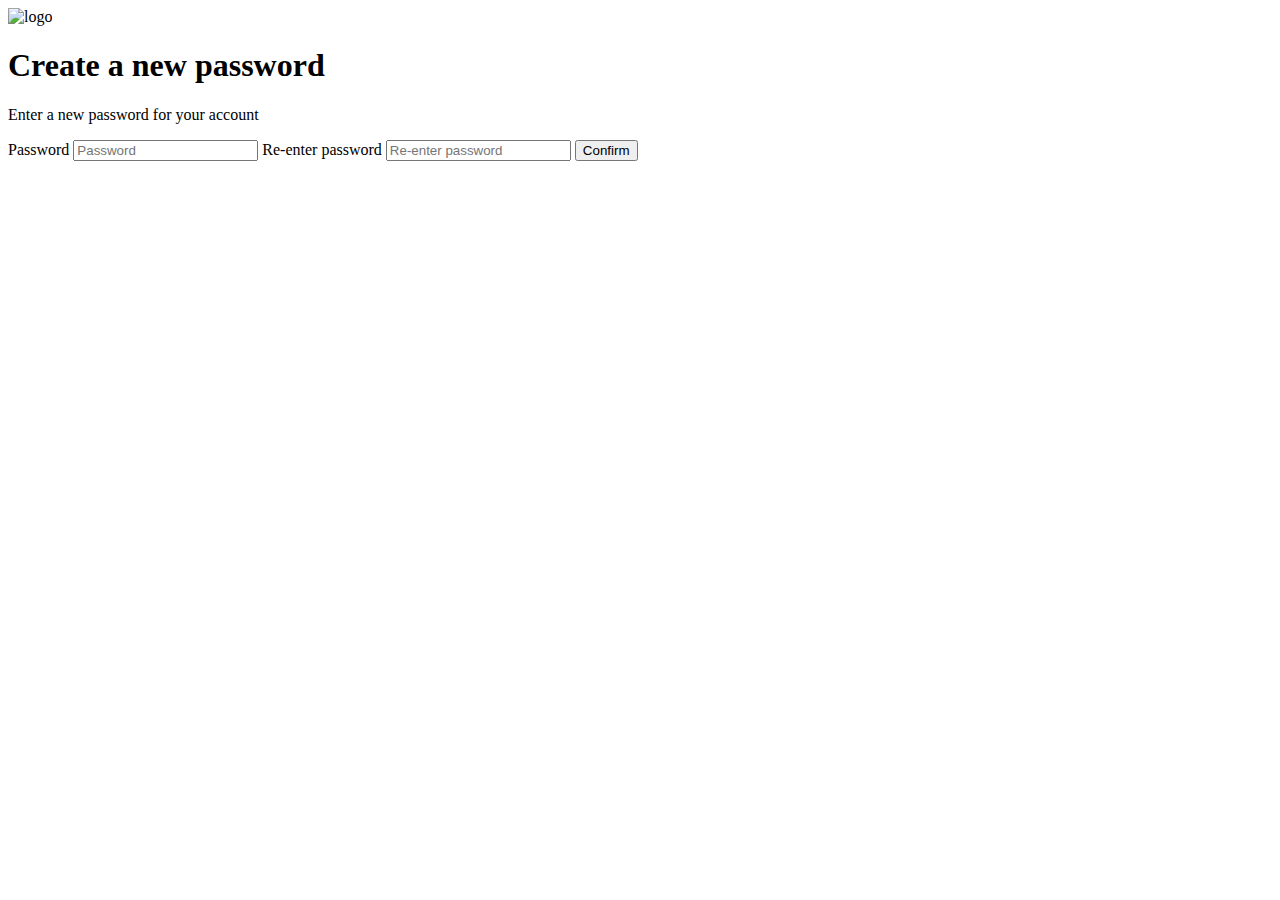
==== login.html @ 39a463a3 "Create password structure." ====
<!DOCTYPE html>
<html lang="en">
<head>
    <meta charset="UTF-8">
    <meta http-equiv="X-UA-Compatible" content="IE=edge">
    <meta name="viewport" content="width=device-width, initial-scale=1.0">
    <title>Login</title>
</head>
<body>
    <div class="login-container">
        <div class="from-container">
            <img src="" alt="logo" class="logo">
            <h1 class="title">Create a new password</h1>
            <p class="subtitle">Enter a new password for your account</p>

            <!-- From of datas. -->
            <form action="/" class="from">
                <!-- Create new password. -->
                <label for="password" class="label">Password</label>
                <input id="password" type="password" class="input input-password" placeholder="Password">

                <!-- Confirm password. -->
                <label for="new-password" class="label">Re-enter password</label>
                <input id="new-password" type="password" class="input input-password" placeholder="Re-enter password">

                <!-- Button submit. -->
                <input type="submit" class="primary-btn login-btn" value="Confirm">
            </form>
        </div>
    </div>    
</body>
</html>
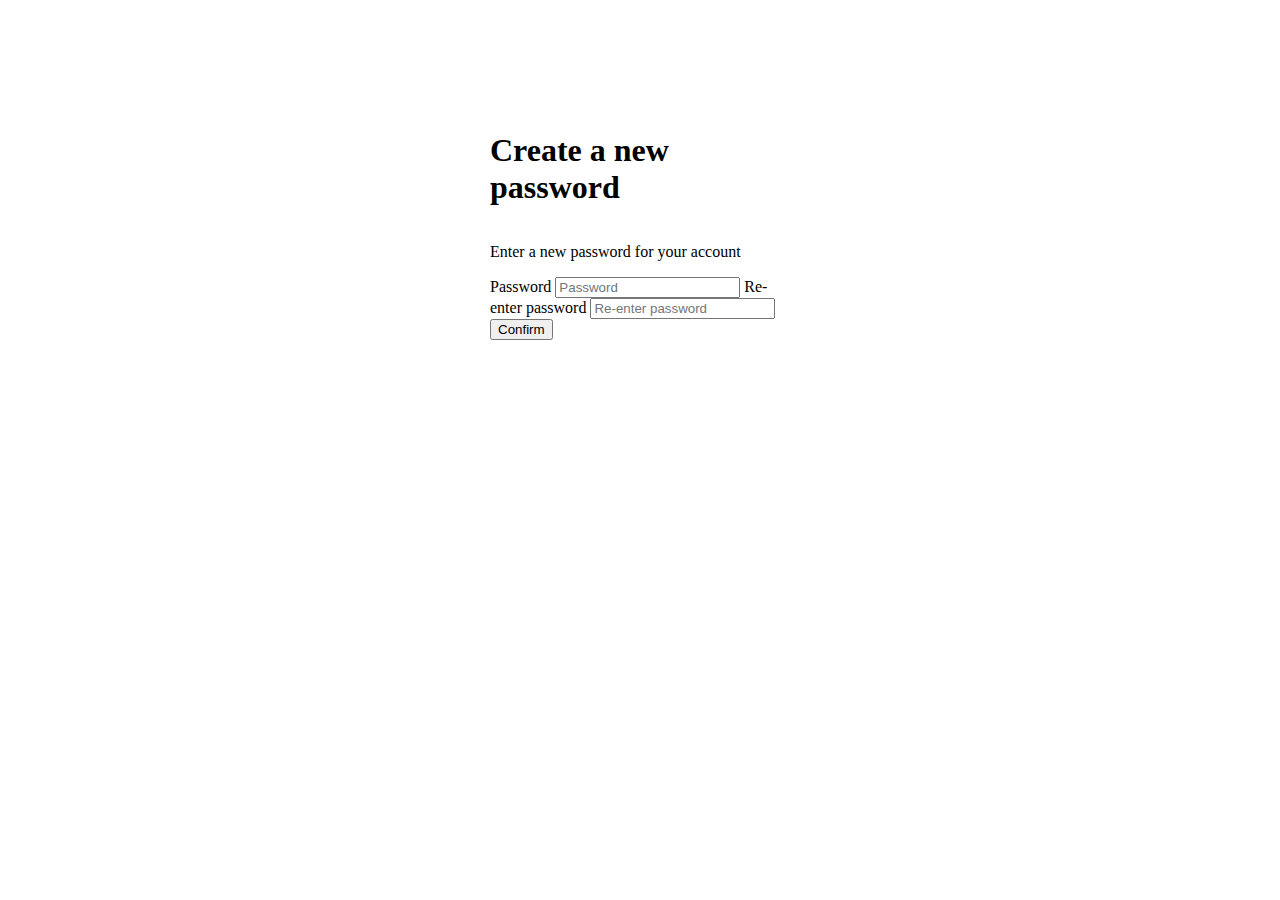
==== commit f0b052db: "First temp styles." ====
--- a/login.html
+++ b/login.html
@@ -4,12 +4,13 @@
     <meta charset="UTF-8">
     <meta http-equiv="X-UA-Compatible" content="IE=edge">
     <meta name="viewport" content="width=device-width, initial-scale=1.0">
+    <link rel="stylesheet" href="./css/login.css">
     <title>Login</title>
 </head>
 <body>
     <div class="login-container">
         <div class="from-container">
-            <img src="" alt="logo" class="logo">
+            <img src="./logos/logo_yard_sale.svg" alt="logo" class="logo">
             <h1 class="title">Create a new password</h1>
             <p class="subtitle">Enter a new password for your account</p>
 
--- a/css/login.css
+++ b/css/login.css
@@ -0,0 +1,23 @@
+body {
+    margin: 0;
+}
+
+.login-container {
+    display: grid;
+    place-items: center;
+    width: 100%;
+    height: 50vh;
+}
+
+.from-container {
+    display: grid;
+    grid-template-rows: auto 1fr auto;
+    width: 300px;
+}
+
+.logo {
+    display: none;
+    justify-self: center;
+    width: 150px;
+    margin-bottom: 50px;
+}
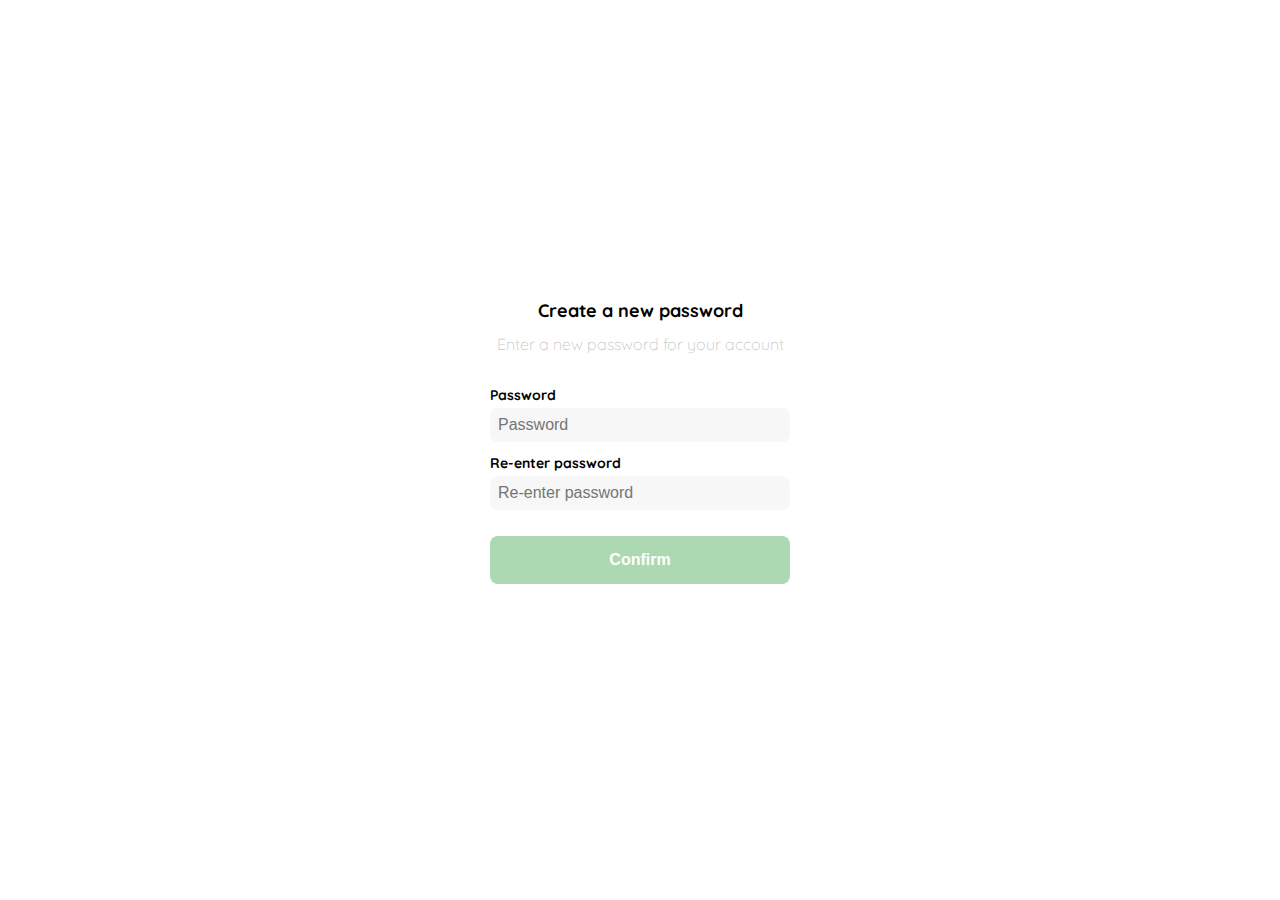
==== commit 297173db: "Create password screen." ====
--- a/login.html
+++ b/login.html
@@ -4,6 +4,9 @@
     <meta charset="UTF-8">
     <meta http-equiv="X-UA-Compatible" content="IE=edge">
     <meta name="viewport" content="width=device-width, initial-scale=1.0">
+    <link rel="preconnect" href="https://fonts.googleapis.com">
+    <link rel="preconnect" href="https://fonts.gstatic.com" crossorigin>
+    <link href="https://fonts.googleapis.com/css2?family=Quicksand:wght@300;500;700&display=swap" rel="stylesheet"> 
     <link rel="stylesheet" href="./css/login.css">
     <title>Login</title>
 </head>
--- a/css/login.css
+++ b/css/login.css
@@ -1,12 +1,25 @@
+:root {
+    --very-light-pink: #c7c7c7;
+    --text-input-field: #f7f7f7;
+    --hospital-green: #acd9b2;
+    --white: #ffffff;
+    --black: #000000;
+    --dark: #232830;
+    --sm: 14px;
+    --md: 16px;
+    --lg: 18px;
+}
+
 body {
     margin: 0;
+    font-family: 'Quicksand', sans-serif;
 }
 
 .login-container {
     display: grid;
     place-items: center;
     width: 100%;
-    height: 50vh;
+    height: 100vh;
 }
 
 .from-container {
@@ -21,3 +34,63 @@
     width: 150px;
     margin-bottom: 50px;
 }
+
+.title {
+    font-size: var(--lg);
+    margin-bottom: 12px;
+    text-align: center;
+}
+
+
+.subtitle {
+    font-size: var(--md);
+    color: var(--very-light-pink);
+    font-weight: 300;
+    margin-top: 0;
+    margin-bottom: 32px;
+    text-align: center;
+}
+
+.from {
+    display: flex;
+    flex-direction: column;
+}
+
+.label {
+    font-size: var(--sm);
+    font-weight: bold;
+    margin-bottom: 4px;
+}
+
+.input {
+    background-color: var(--text-input-field);
+    border: none;
+    border-radius: 8px;
+    height: 32px;
+    font-size: var(--md);
+    padding: 8px;
+    margin-bottom: 12px;
+}
+
+.primary-btn {
+    background-color: var(--hospital-green);
+    border-radius: 8px;
+    border: none;
+    color: var(--white);
+    width: 100%;
+    cursor: pointer;
+    font-size: var(--md);
+    font-weight: bold;
+    height: 50%;
+}
+
+.login-btn {
+    margin-top: 14px;
+    margin-bottom: 30px;
+}
+
+@media (max-width: 640px) {
+    .logo {
+        display: block;
+    }
+}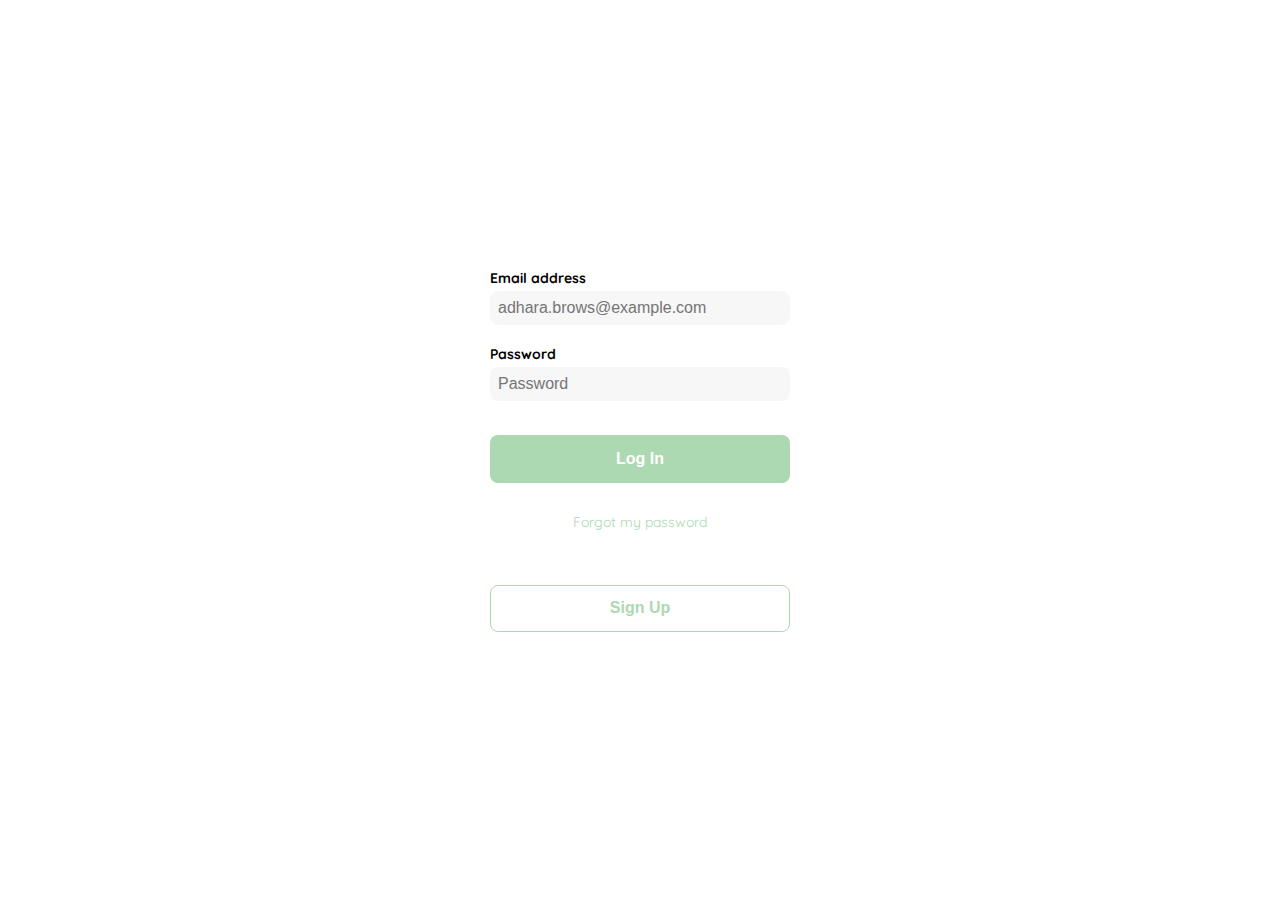
==== commit b7200609: "Login screen." ====
--- a/login.html
+++ b/login.html
@@ -6,31 +6,35 @@
     <meta name="viewport" content="width=device-width, initial-scale=1.0">
     <link rel="preconnect" href="https://fonts.googleapis.com">
     <link rel="preconnect" href="https://fonts.gstatic.com" crossorigin>
-    <link href="https://fonts.googleapis.com/css2?family=Quicksand:wght@300;500;700&display=swap" rel="stylesheet"> 
-    <link rel="stylesheet" href="./css/login.css">
+    <link href="https://fonts.googleapis.com/css2?family=Quicksand:wght@300;500;700&display=swap" rel="stylesheet">
+    <link rel="stylesheet" href="./css/general-styles.css">
+    <link rel="stylesheet" href="./css/mobile-max-640-styles.css">
     <title>Login</title>
 </head>
 <body>
     <div class="login-container">
         <div class="from-container">
-            <img src="./logos/logo_yard_sale.svg" alt="logo" class="logo">
-            <h1 class="title">Create a new password</h1>
-            <p class="subtitle">Enter a new password for your account</p>
+            <img src="./logos/logo_yard_sale.svg" alt="Yard Sale Logo" class="logo">
 
             <!-- From of datas. -->
             <form action="/" class="from">
-                <!-- Create new password. -->
+                <!-- Input email. -->
+                <label for="email" class="label">Email address</label>
+                <input type="email" name="email" id="email" class="input" placeholder="adhara.brows@example.com">
+
+                <!-- Input password. -->
                 <label for="password" class="label">Password</label>
-                <input id="password" type="password" class="input input-password" placeholder="Password">
+                <input type="password" name="password" id="password" class="input" placeholder="Password">
 
-                <!-- Confirm password. -->
-                <label for="new-password" class="label">Re-enter password</label>
-                <input id="new-password" type="password" class="input input-password" placeholder="Re-enter password">
+                <!-- Button Submit. -->
+                <input type="submit" class="primary-btn login-btn" value="Log In">
 
-                <!-- Button submit. -->
-                <input type="submit" class="primary-btn login-btn" value="Confirm">
+                <!-- Link to recover password. -->
+                <a href="/">Forgot my password</a>
             </form>
+
+            <button class="secondary-btn">Sign Up</button>
         </div>
-    </div>    
+    </div>
 </body>
 </html>--- a/css/general-styles.css
+++ b/css/general-styles.css
@@ -0,0 +1,110 @@
+:root {
+    --very-light-pink: #c7c7c7;
+    --text-input-field: #f7f7f7;
+    --hospital-green: #acd9b2;
+    --white: #ffffff;
+    --black: #000000;
+    --dark: #232830;
+    --sm: 14px;
+    --md: 16px;
+    --lg: 18px;
+}
+
+body {
+    margin: 0;
+    font-family: 'Quicksand', sans-serif;
+}
+
+.login-container {
+    display: grid;
+    place-items: center;
+    width: 100%;
+    height: 100vh;
+}
+
+.from-container {
+    display: grid;
+    grid-template-rows: auto 1fr auto;
+    width: 300px;
+}
+
+.from {
+    display: flex;
+    flex-direction: column;
+}
+
+.from a {
+    color: var(--hospital-green);
+    font-size: var(--sm);
+    text-align: center;
+    text-decoration: none;
+    margin-bottom: 54px;
+}
+
+.logo {
+    display: none;
+    justify-self: center;
+    width: 150px;
+    margin-bottom: 50px;
+}
+
+.title {
+    font-size: var(--lg);
+    margin-bottom: 12px;
+    text-align: center;
+}
+
+.subtitle {
+    font-size: var(--md);
+    color: var(--very-light-pink);
+    font-weight: 300;
+    margin-top: 0;
+    margin-bottom: 32px;
+    text-align: center;
+}
+
+.primary-btn {
+    background-color: var(--hospital-green);
+    color: var(--white);
+    height: 50%;
+}
+
+.secondary-btn {
+    background-color: var(--white);
+    color: var(--hospital-green);
+    border: 1px solid var(--hospital-green);
+    height: 47px;
+}
+
+.primary-btn, .secondary-btn {
+    width: 100%;
+    cursor: pointer;
+    font-weight: bold;
+}
+
+.label {
+    font-size: var(--sm);
+    font-weight: bold;
+    margin-bottom: 4px;
+}
+
+.input {
+    background-color: var(--text-input-field);
+    height: 32px;
+    padding: 8px;
+    margin-bottom: 20px;
+}
+
+.input, .primary-btn, .secondary-btn {
+    border-radius: 8px;
+    font-size: var(--md);
+}
+
+.input, .primary-btn {
+    border: none;
+}
+
+.login-btn {
+    margin-top: 14px;
+    margin-bottom: 30px;
+}--- a/css/mobile-max-640-styles.css
+++ b/css/mobile-max-640-styles.css
@@ -0,0 +1,11 @@
+@media (max-width: 640px) {
+    .logo {
+        display: block;
+    }
+
+    .secondary-btn {
+        position: absolute;
+        bottom: 40px;
+        width: inherit;
+    }
+}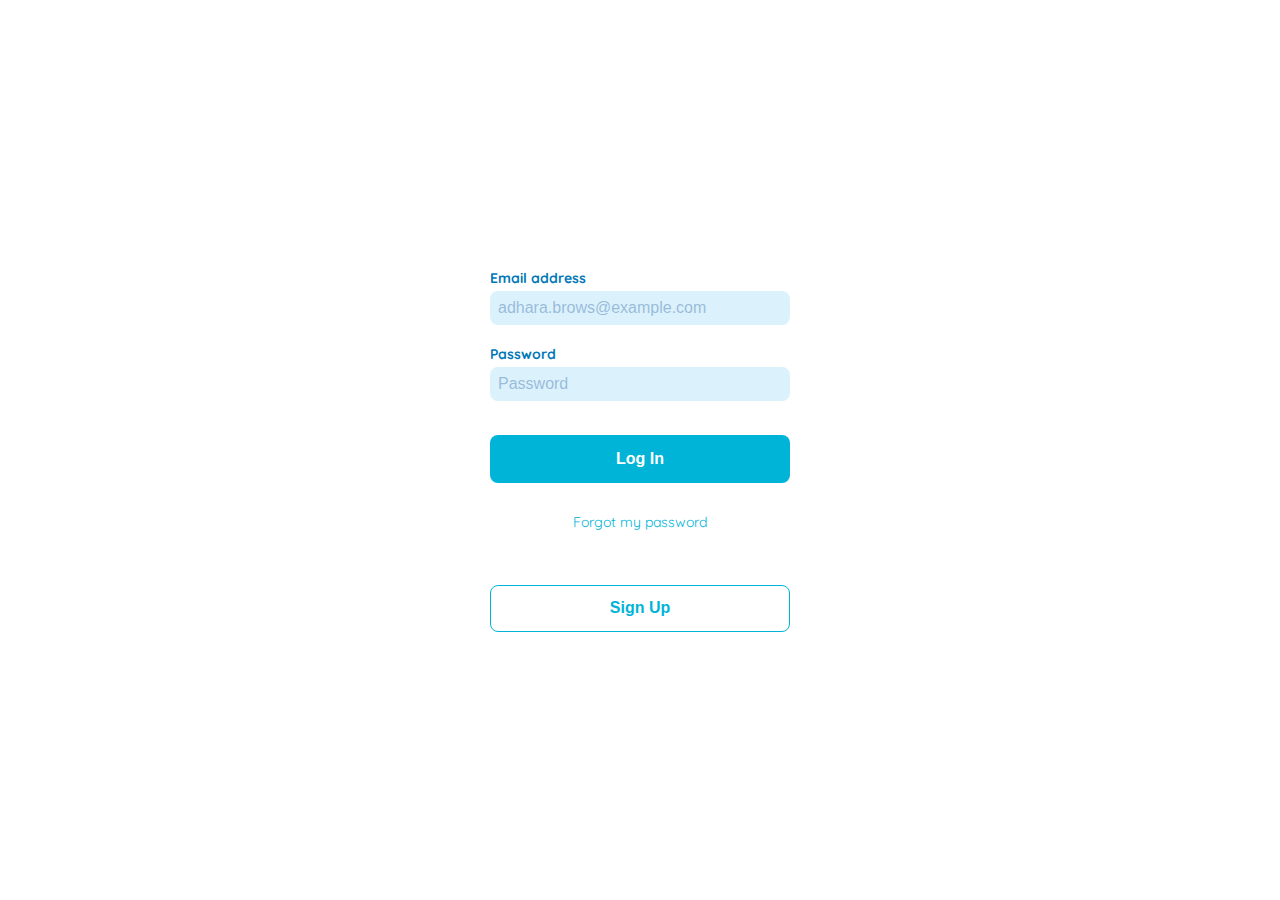
==== commit 82d45c91: "Add Adhara Brows name to title pages." ====
--- a/login.html
+++ b/login.html
@@ -9,7 +9,7 @@
     <link href="https://fonts.googleapis.com/css2?family=Quicksand:wght@300;500;700&display=swap" rel="stylesheet">
     <link rel="stylesheet" href="./css/general-styles.css">
     <link rel="stylesheet" href="./css/mobile-max-640-styles.css">
-    <title>Login</title>
+    <title>Log In | Adhara Brows</title>
 </head>
 <body>
     <div class="login-container">
--- a/css/general-styles.css
+++ b/css/general-styles.css
@@ -1,10 +1,15 @@
 :root {
-    --very-light-pink: #c7c7c7;
+    --text-input-field-adhara: #bee8fb8e;
+    --adhara-purple-blue: #4ea8de;
+    --adhara-blue-ocean: #00b4d8;
+    --adhara-blue-night: #023e8a;
+    --adhara-blue-deep: #0077b6;
+    --adhara-green-blue: #48bfe3;
+    --adhara-blue-sky: #48cae4;
     --text-input-field: #f7f7f7;
-    --hospital-green: #acd9b2;
-    --white: #ffffff;
     --black: #000000;
     --dark: #232830;
+    --white: #ffffff;
     --sm: 14px;
     --md: 16px;
     --lg: 18px;
@@ -34,11 +39,15 @@
 }
 
 .from a {
-    color: var(--hospital-green);
+    color: var(--adhara-blue-ocean);
     font-size: var(--sm);
     text-align: center;
     text-decoration: none;
     margin-bottom: 54px;
+}
+
+.from a:hover {
+    text-decoration: underline;
 }
 
 .logo {
@@ -52,11 +61,12 @@
     font-size: var(--lg);
     margin-bottom: 12px;
     text-align: center;
+    color: var(--adhara-blue-deep);
 }
 
 .subtitle {
     font-size: var(--md);
-    color: var(--very-light-pink);
+    color: var(--adhara-blue-deep);
     font-weight: 300;
     margin-top: 0;
     margin-bottom: 32px;
@@ -64,15 +74,15 @@
 }
 
 .primary-btn {
-    background-color: var(--hospital-green);
+    background-color: var(--adhara-blue-ocean);
     color: var(--white);
     height: 50%;
 }
 
 .secondary-btn {
     background-color: var(--white);
-    color: var(--hospital-green);
-    border: 1px solid var(--hospital-green);
+    color: var(--adhara-blue-ocean);
+    border: 1px solid var(--adhara-blue-ocean);
     height: 47px;
 }
 
@@ -86,13 +96,19 @@
     font-size: var(--sm);
     font-weight: bold;
     margin-bottom: 4px;
+    color: var(--adhara-blue-deep);
 }
 
 .input {
-    background-color: var(--text-input-field);
+    background-color: var(--text-input-field-adhara);
     height: 32px;
     padding: 8px;
     margin-bottom: 20px;
+}
+
+::placeholder {
+    color: var(--adhara-blue-night);
+    opacity: 0.3;
 }
 
 .input, .primary-btn, .secondary-btn {
@@ -107,4 +123,17 @@
 .login-btn {
     margin-top: 14px;
     margin-bottom: 30px;
+}
+
+.primary-btn:hover {
+    background-color: var(--adhara-blue-deep);
+}
+
+.secondary-btn:hover {
+    background-color: var(--adhara-blue-ocean);
+    color: var(--white);
+}
+
+.primary-btn:hover, .secondary-btn:hover {
+    transition: 0.6s ease;
 }